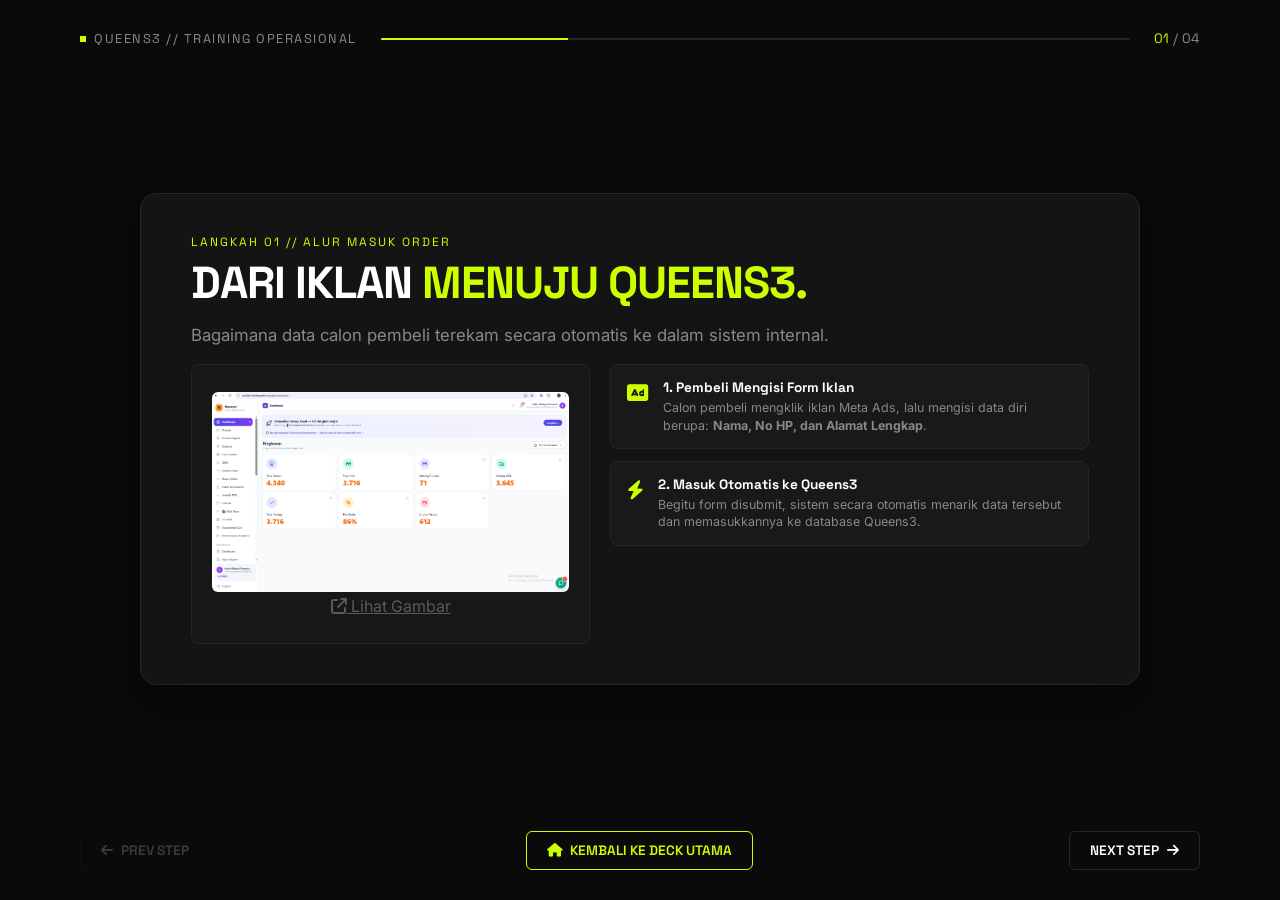
==== queens3.html @ 3893308b "first commit" ====
<!DOCTYPE html>
<html lang="id">
<head>
    <meta charset="UTF-8">
    <meta name="viewport" content="width=device-width, initial-scale=1.0">
    <title>Queens3 Training | CV Ratakan</title>
    <link href="https://fonts.googleapis.com/css2?family=Inter:wght@400;500;700&family=Space+Grotesk:wght@600;700&display=swap" rel="stylesheet">
    <link rel="stylesheet" href="https://cdnjs.cloudflare.com/ajax/libs/font-awesome/6.4.0/css/all.min.css">
    <link rel="stylesheet" href="style.css">
    <link rel="stylesheet" href="queens3.css">
</head>
<body>

    <main class="presentation-container">
        <!-- HEADER -->
        <header class="slide-header">
            <div class="brand-tag">
                <span class="square-dot"></span> QUEENS3 // TRAINING OPERASIONAL
            </div>
            <div class="progress-container">
                <div class="progress-bar" id="qProgressBar"></div>
            </div>
            <div class="slide-counter">
                <span id="qCurrentNum">01</span> / <span id="qTotalNum">04</span>
            </div>
        </header>

        <!-- SLIDES WRAPPER -->
        <section class="slides-wrapper" id="queensSlidesWrapper">

            <div class="slide active" data-qslide="1">
                <div class="slide-content-box" style="max-width: 1000px; width: 100%;">
                    <div style="margin-bottom: 15px;">
                        <span class="slide-number-tag">LANGKAH 01 // ALUR MASUK ORDER</span>
                        <h2 class="slide-title">DARI IKLAN <span class="neon-text">MENUJU QUEENS3.</span></h2>
                        <p class="slide-subtitle" style="margin-bottom: 0;">Bagaimana data calon pembeli terekam secara otomatis ke dalam sistem internal.</p>
                    </div>

                    <div class="queens-grid">
                        <!-- BAGIAN GAMBAR YANG DIPERBAIKI -->
                        <div class="image-container-box">
                            <a href="img1.png" target="_blank" class="queens-link-wrapper" title="Klik untuk memperbesar gambar">
                                <img src="img1.png" alt="Alur Masuk Order" class="queens-screenshot">
                                <span class="click-overlay-badge"><i class="fa-solid fa-arrow-up-right-from-square"></i> Lihat Gambar</span>
                            </a>
                        </div>

                        <div class="queens-info-col">
                            <div class="q-info-item">
                                <div class="q-icon"><i class="fa-solid fa-rectangle-ad"></i></div>
                                <div>
                                    <h4>1. Pembeli Mengisi Form Iklan</h4>
                                    <p>Calon pembeli mengklik iklan Meta Ads, lalu mengisi data diri berupa: <strong>Nama, No HP, dan Alamat Lengkap</strong>.</p>
                                </div>
                            </div>
                            <div class="q-info-item">
                                <div class="q-icon"><i class="fa-solid fa-bolt"></i></div>
                                <div>
                                    <h4>2. Masuk Otomatis ke Queens3</h4>
                                    <p>Begitu form disubmit, sistem secara otomatis menarik data tersebut dan memasukkannya ke database Queens3.</p>
                                </div>
                            </div>
                        </div>
                    </div>
                </div>
            </div>
            <!-- SLIDE 2 -->
            <div class="slide" data-qslide="2">
                <div class="slide-content-box" style="max-width: 1000px; width: 100%;">
                    <div style="margin-bottom: 15px;">
                        <span class="slide-number-tag">LANGKAH 02 // CEK DASHBOARD & FILTER</span>
                        <h2 class="slide-title">FILTER ORDER <span class="neon-text">BERSTATUS BARU.</span></h2>
                        <p class="slide-subtitle" style="margin-bottom: 0;">Tugas pertama CS: mengecek daftar orderan masuk secara teliti.</p>
                    </div>

                    <div class="queens-grid">
                        <div class="image-container-box">
                            <div class="placeholder-content">
                                <i class="fa-solid fa-image"></i>
                                <span>[ SCREENSHOT DASHBOARD & FILTER TAG ]</span>
                                <p>Ganti dengan screenshot tampilan list order.</p>
                            </div>
                        </div>

                        <div class="queens-info-col">
                            <div class="q-info-item">
                                <div class="q-icon"><i class="fa-solid fa-list-check"></i></div>
                                <div>
                                    <h4>Cek Satu-Satu untuk Konfirmasi</h4>
                                    <p>Masuk ke dashboard Queens3. Di sana akan tersaji list seluruh orderan yang masuk.</p>
                                </div>
                            </div>
                            <div class="q-info-item">
                                <div class="q-icon"><i class="fa-solid fa-filter"></i></div>
                                <div>
                                    <h4>Gunakan Filter Tag (Baru)</h4>
                                    <p>Cek orderan yang memiliki tag <strong>(Baru)</strong> atau gunakan fitur filter agar hanya orderan berstatus baru saja yang muncul.</p>
                                </div>
                            </div>
                        </div>
                    </div>
                </div>
            </div>

            <!-- SLIDE 3 -->
            <div class="slide" data-qslide="3">
                <div class="slide-content-box" style="max-width: 1000px; width: 100%;">
                    <div style="margin-bottom: 15px;">
                        <span class="slide-number-tag">LANGKAH 03 // EKSEKUSI WHATSAPP</span>
                        <h2 class="slide-title">TEMPLATE CHAT <span class="neon-text">OTOMATIS.</span></h2>
                        <p class="slide-subtitle" style="margin-bottom: 0;">Menghubungi pembeli untuk memastikan kevalidan pesanan.</p>
                    </div>

                    <div class="queens-grid">
                        <div class="image-container-box">
                            <div class="placeholder-content">
                                <i class="fa-solid fa-image"></i>
                                <span>[ SCREENSHOT ICON WA DI QUEENS3 ]</span>
                                <p>Ganti dengan screenshot tombol WhatsApp di sistem.</p>
                            </div>
                        </div>

                        <div class="queens-info-col">
                            <div class="q-info-item">
                                <div class="q-icon"><i class="fa-brands fa-whatsapp"></i></div>
                                <div>
                                    <h4>Klik Icon WhatsApp</h4>
                                    <p>Pada list orderan baru, klik icon WhatsApp yang tersedia di samping data pembeli.</p>
                                </div>
                            </div>
                            <div class="q-info-item">
                                <div class="q-icon"><i class="fa-solid fa-comment-dots"></i></div>
                                <div>
                                    <h4>Kirim Template Konfirmasi</h4>
                                    <p>Sistem akan otomatis membuka WhatsApp dan membawakan <strong>template chat konfirmasi</strong> pesanan.</p>
                                </div>
                            </div>
                        </div>
                    </div>
                </div>
            </div>

            <!-- SLIDE 4 -->
            <div class="slide" data-qslide="4">
                <div class="slide-content-box" style="max-width: 1000px; width: 100%;">
                    <div style="margin-bottom: 15px;">
                        <span class="slide-number-tag">LANGKAH 04 // MITIGASI RETUR & BUKTI</span>
                        <h2 class="slide-title">SCREENSHOT & <span class="neon-text">UPLOAD BUKTI.</span></h2>
                        <p class="slide-subtitle" style="margin-bottom: 0;">Benteng perlindungan operasional untuk menekan angka komplain palsu.</p>
                    </div>

                    <div class="queens-grid">
                        <div class="image-container-box">
                            <div class="placeholder-content">
                                <i class="fa-solid fa-image"></i>
                                <span>[ SCREENSHOT FITUR UPLOAD BUKTI CHAT ]</span>
                                <p>Ganti dengan gambar tombol upload di dashboard.</p>
                            </div>
                        </div>

                        <div class="queens-info-col">
                            <div class="q-info-item">
                                <div class="q-icon"><i class="fa-solid fa-camera-retro"></i></div>
                                <div>
                                    <h4>Konfirmasi & Screenshot</h4>
                                    <p>Jika pembeli sudah mengonfirmasi setuju, segera <strong>screenshot</strong> layar chat tersebut sebagai bukti sah.</p>
                                </div>
                            </div>
                            <div class="q-info-item">
                                <div class="q-icon"><i class="fa-solid fa-cloud-arrow-up"></i></div>
                                <div>
                                    <h4>Upload ke Queens3</h4>
                                    <p>Upload screenshot ke Queens3 sebagai bukti otentik jika sewaktu-waktu buyer membantah pernah order.</p>
                                </div>
                            </div>
                        </div>
                    </div>
                </div>
            </div>

        </section>

        <!-- FOOTER NAVIGATION -->
        <footer class="slide-footer">
            <button class="nav-btn" id="qPrevBtn" disabled>
                <i class="fa-solid fa-arrow-left"></i> Prev Step
            </button>
            <a href="index.html" class="nav-btn" style="text-decoration: none; border-color: var(--neon-yellow); color: var(--neon-yellow);">
                <i class="fa-solid fa-house"></i> Kembali ke Deck Utama
            </a>
            <button class="nav-btn" id="qNextBtn">
                Next Step <i class="fa-solid fa-arrow-right"></i>
            </button>
        </footer>
    </main>

    <script src="script.js"></script>
</body>
</html>
---- style.css ----
/* CSS RESET & VARIABLES */
* { margin: 0; padding: 0; box-sizing: border-box; }
:root {
    --bg-color: #0A0A0A;          
    --card-bg: #141414;           
    --border-color: #262626;      
    --neon-yellow: #CCFF00;       
    --text-main: #FFFFFF;         
    --text-muted: #888888;        
    --font-heading: 'Space Grotesk', sans-serif;
    --font-body: 'Inter', sans-serif;
}
body { background-color: var(--bg-color); color: var(--text-main); font-family: var(--font-body); height: 100vh; overflow: hidden; position: relative; }
.presentation-container { max-width: 1200px; height: 100vh; margin: 0 auto; display: flex; flex-direction: column; justify-content: space-between; padding: 30px 40px; }
.slide-header { display: flex; align-items: center; justify-content: space-between; gap: 24px; }
.brand-tag { font-family: var(--font-heading); font-size: 0.8rem; letter-spacing: 1.5px; color: var(--text-muted); display: flex; align-items: center; gap: 8px; text-transform: uppercase; }
.square-dot { width: 6px; height: 6px; background-color: var(--neon-yellow); }
.progress-container { flex: 1; height: 2px; background: var(--border-color); border-radius: 2px; overflow: hidden; }
.progress-bar { width: 0%; height: 100%; background: var(--neon-yellow); transition: width 0.4s cubic-bezier(0.16, 1, 0.3, 1); }
.slide-counter { font-family: var(--font-heading); font-size: 0.85rem; color: var(--text-muted); }
.slide-counter span:first-child { color: var(--neon-yellow); }
.slides-wrapper { position: relative; flex: 1; display: flex; align-items: center; justify-content: center; overflow: hidden; }
.slide { position: absolute; width: 100%; height: 100%; display: flex; align-items: center; justify-content: center; opacity: 0; transform: translateY(15px); pointer-events: none; transition: all 0.4s cubic-bezier(0.16, 1, 0.3, 1); }
.slide.active { opacity: 1; transform: translateY(0); pointer-events: all; }
.slide-content-box { width: 100%; max-width: 850px; padding: 40px 50px; background: var(--card-bg); border: 1px solid var(--border-color); border-radius: 16px; box-shadow: 0 20px 40px rgba(0, 0, 0, 0.5); max-height: 85vh; overflow-y: auto; }
.badge-pill { display: inline-block; padding: 6px 14px; background: rgba(204, 255, 0, 0.08); border: 1px solid rgba(204, 255, 0, 0.2); border-radius: 4px; color: var(--neon-yellow); font-size: 0.75rem; font-weight: 700; margin-bottom: 24px; letter-spacing: 1px; text-transform: uppercase; }
.main-title, .slide-title { font-family: var(--font-heading); font-size: 2.8rem; font-weight: 700; line-height: 1.1; margin-bottom: 15px; letter-spacing: -1px; }
.neon-text { color: var(--neon-yellow); }
.slide-subtitle { font-size: 1.05rem; color: var(--text-muted); margin-bottom: 25px; line-height: 1.6; max-width: 700px; }
.slide-number-tag { font-family: var(--font-heading); font-size: 0.75rem; color: var(--neon-yellow); letter-spacing: 2px; display: block; margin-bottom: 8px; text-transform: uppercase; }
.interactive-box { display: flex; flex-direction: column; align-items: flex-start; gap: 12px; }
.yellow-btn { background: var(--neon-yellow); color: #000000; font-family: var(--font-heading); font-weight: 700; font-size: 0.9rem; padding: 14px 28px; border: none; border-radius: 6px; cursor: pointer; display: inline-flex; align-items: center; gap: 10px; transition: all 0.2s ease; text-transform: uppercase; }
.yellow-btn:hover { background: #b3e600; transform: translateY(-2px); }
.hint-text { font-size: 0.8rem; color: var(--text-muted); font-family: monospace; }
.slide-footer { display: flex; align-items: center; justify-content: space-between; }
.nav-btn { background: transparent; border: 1px solid var(--border-color); color: var(--text-main); padding: 10px 20px; border-radius: 6px; cursor: pointer; font-family: var(--font-heading); font-size: 0.85rem; font-weight: 600; display: inline-flex; align-items: center; gap: 8px; transition: all 0.2s ease; text-transform: uppercase; }
.nav-btn:hover:not(:disabled) { border-color: var(--neon-yellow); color: var(--neon-yellow); }
.nav-btn:disabled { opacity: 0.2; cursor: not-allowed; }
.nav-hint { font-size: 0.8rem; color: var(--text-muted); }
.grid-profile { display: grid; grid-template-columns: repeat(2, 1fr); gap: 12px; text-align: left; }
.profile-card { background: rgba(255, 255, 255, 0.02); border: 1px solid var(--border-color); padding: 16px; border-radius: 8px; transition: all 0.2s ease; }
.profile-card.full-width { grid-column: span 2; }
.profile-heading { font-family: var(--font-heading); font-size: 0.9rem; color: var(--neon-yellow); margin-bottom: 6px; text-transform: uppercase; display: flex; justify-content: space-between; align-items: center; }
.profile-text { font-size: 0.85rem; color: var(--text-muted); line-height: 1.4; }
.clickable-card, .interactive-node, .interactive-dist, .interactive-wa { cursor: pointer; }
.clickable-card:hover, .interactive-dist:hover, .wa-card:hover { border-color: var(--neon-yellow); background: rgba(204, 255, 0, 0.03); transform: translateY(-2px); }
.detail-modal { position: absolute; top: 0; left: 0; width: 100%; height: 100%; background: rgba(0, 0, 0, 0.85); backdrop-filter: blur(10px); display: flex; align-items: center; justify-content: center; opacity: 0; pointer-events: none; transition: opacity 0.3s ease; z-index: 100; }
.detail-modal.active { opacity: 1; pointer-events: all; }
.modal-content { background: var(--card-bg); border: 1px solid var(--neon-yellow); padding: 35px; border-radius: 12px; max-width: 600px; width: 90%; position: relative; box-shadow: 0 20px 50px rgba(0, 0, 0, 0.8); text-align: left; transform: scale(0.95); transition: transform 0.3s ease; }
.detail-modal.active .modal-content { transform: scale(1); }
.close-modal-btn { position: absolute; top: 20px; right: 20px; background: transparent; border: 1px solid var(--border-color); color: var(--text-main); width: 32px; height: 32px; border-radius: 6px; cursor: pointer; display: flex; align-items: center; justify-content: center; transition: all 0.2s ease; }
.close-modal-btn:hover { border-color: var(--neon-yellow); color: var(--neon-yellow); }
.modal-tag { font-family: var(--font-heading); font-size: 0.75rem; color: var(--neon-yellow); letter-spacing: 1.5px; text-transform: uppercase; display: block; margin-bottom: 8px; }
.modal-title { font-family: var(--font-heading); font-size: 1.6rem; color: var(--text-main); margin-bottom: 15px; }
.modal-desc { font-size: 0.95rem; color: var(--text-muted); line-height: 1.6; }
.cs-structure-box { background: rgba(255, 255, 255, 0.02); border: 1px solid var(--border-color); padding: 16px; border-radius: 8px; display: flex; flex-direction: column; align-items: center; gap: 10px; margin-bottom: 15px; }
.leader-badge { background: var(--neon-yellow); color: #000; font-family: var(--font-heading); font-weight: 700; font-size: 0.8rem; padding: 8px 20px; border-radius: 6px; text-transform: uppercase; cursor: pointer; }
.structure-line { width: 2px; height: 12px; background: var(--border-color); }
.freelance-group { display: flex; gap: 10px; width: 100%; justify-content: center; flex-wrap: wrap; }
.member-badge { background: rgba(255, 255, 255, 0.05); border: 1px solid var(--border-color); color: var(--text-main); font-family: var(--font-heading); font-weight: 600; font-size: 0.8rem; padding: 6px 16px; border-radius: 6px; cursor: pointer; }
.crud-controls { display: flex; align-items: center; justify-content: center; gap: 8px; margin-top: 10px; padding-top: 10px; border-top: 1px dashed var(--border-color); width: 100%; }
.crud-label { font-size: 0.7rem; color: var(--text-muted); font-family: var(--font-heading); text-transform: uppercase; }
.crud-btn { background: rgba(255, 255, 255, 0.05); border: 1px solid var(--border-color); color: var(--text-main); padding: 4px 10px; border-radius: 4px; font-size: 0.7rem; font-family: var(--font-heading); font-weight: 600; cursor: pointer; }
.crud-btn.highlight-crud { background: rgba(204, 255, 0, 0.1); border-color: rgba(204, 255, 0, 0.3); color: var(--neon-yellow); }
.wa-requirement-box { background: rgba(204, 255, 0, 0.02); border: 1px solid rgba(204, 255, 0, 0.15); padding: 16px; border-radius: 8px; display: flex; align-items: center; gap: 15px; text-align: left; }
.wa-icon { font-size: 2rem; color: var(--neon-yellow); flex-shrink: 0; }
.total-chat-banner { background: rgba(255, 255, 255, 0.02); border: 1px solid var(--border-color); padding: 12px 16px; border-radius: 8px; text-align: center; margin-bottom: 15px; }
.chat-label-sm { font-size: 0.7rem; color: var(--text-muted); text-transform: uppercase; font-family: var(--font-heading); }
.chat-number-lg { font-family: var(--font-heading); font-size: 1.3rem; font-weight: 700; color: var(--neon-yellow); }
.grid-chat-distribution { display: grid; grid-template-columns: repeat(3, 1fr); gap: 12px; margin-bottom: 15px; text-align: left; }
.dist-card { background: rgba(255, 255, 255, 0.02); border: 1px solid var(--border-color); padding: 16px; border-radius: 8px; display: flex; flex-direction: column; gap: 4px; }
.dist-card.highlight { border-color: rgba(204, 255, 0, 0.4); background: rgba(204, 255, 0, 0.02); }
.dist-role { font-size: 0.7rem; color: var(--text-muted); font-family: var(--font-heading); text-transform: uppercase; display: flex; justify-content: space-between; }
.dist-val { font-family: var(--font-heading); font-size: 1.2rem; font-weight: 700; color: var(--text-main); }
.dist-card.highlight .dist-val { color: var(--neon-yellow); }
.dist-desc { font-size: 0.75rem; color: var(--text-muted); }
.trigger-box { background: rgba(255, 255, 255, 0.02); border-left: 3px solid var(--neon-yellow); padding: 10px 14px; border-radius: 0 6px 6px 0; font-size: 0.8rem; color: var(--text-muted); display: flex; align-items: center; gap: 10px; text-align: left; }
.trigger-box i { color: var(--neon-yellow); }
.wa-cards-grid { display: grid; grid-template-columns: repeat(3, 1fr); gap: 12px; margin-bottom: 15px; text-align: left; }
.wa-card { background: rgba(255, 255, 255, 0.02); border: 1px solid var(--border-color); padding: 16px; border-radius: 8px; display: flex; flex-direction: column; gap: 6px; }
.wa-card-header { display: flex; align-items: center; gap: 6px; font-family: var(--font-heading); font-size: 0.7rem; color: var(--neon-yellow); text-transform: uppercase; }
.wa-card h3 { font-family: var(--font-heading); font-size: 0.85rem; font-weight: 700; }
.wa-card p { font-size: 0.75rem; color: var(--text-muted); }
.incentive-table-container { background: rgba(255, 255, 255, 0.02); border: 1px solid var(--border-color); border-radius: 8px; overflow: hidden; margin-bottom: 15px; }
.incentive-header-row { display: flex; justify-content: space-between; padding: 12px 20px; background: rgba(255, 255, 255, 0.04); border-bottom: 1px solid var(--border-color); font-family: var(--font-heading); font-size: 0.75rem; color: var(--text-muted); }
.incentive-row { display: flex; justify-content: space-between; padding: 10px 16px; border-bottom: 1px solid var(--border-color); align-items: center; font-size: 0.82rem; }
.incentive-row.highlight-tier { background: rgba(204, 255, 0, 0.03); border-left: 3px solid var(--neon-yellow); }
.tier-range { font-family: var(--font-heading); font-size: 0.9rem; font-weight: 700; }
.incentive-row.highlight-tier .tier-range, .tier-reward { color: var(--neon-yellow); font-family: var(--font-heading); font-weight: 700; }
.tier-total { font-family: var(--font-heading); font-weight: 700; }
.calc-grid { display: grid; grid-template-columns: repeat(2, 1fr); gap: 12px; margin-bottom: 12px; text-align: left; }
.calc-card { background: rgba(255, 255, 255, 0.02); border: 1px solid var(--border-color); padding: 16px; border-radius: 8px; display: flex; flex-direction: column; gap: 8px; }
.calc-card.highlight-card { border-color: rgba(204, 255, 0, 0.4); background: rgba(204, 255, 0, 0.02); }
.calc-tier-badge { font-family: var(--font-heading); font-size: 0.7rem; color: var(--text-muted); text-transform: uppercase; }
.calc-flow-text { display: flex; align-items: center; gap: 8px; font-family: var(--font-heading); font-size: 0.85rem; }
.calc-success-num { color: var(--neon-yellow); font-weight: 700; }
.calc-math-box { background: rgba(255, 255, 255, 0.03); border: 1px solid var(--border-color); padding: 10px; border-radius: 6px; font-size: 0.78rem; color: var(--text-muted); display: flex; flex-direction: column; gap: 2px; }
.calc-result { font-family: var(--font-heading); font-size: 0.85rem; font-weight: 700; }
.calc-card.highlight-card .calc-result { color: var(--neon-yellow); }
.principles-grid { display: grid; grid-template-columns: repeat(2, 1fr); gap: 12px; text-align: left; }
.principle-card { background: rgba(255, 255, 255, 0.02); border: 1px solid var(--border-color); padding: 16px; border-radius: 8px; display: flex; align-items: flex-start; gap: 14px; }
.principle-card.full-span { grid-column: span 2; background: rgba(204, 255, 0, 0.02); border-color: rgba(204, 255, 0, 0.3); }
.p-num { font-family: var(--font-heading); font-size: 1.1rem; font-weight: 700; color: var(--neon-yellow); }
.p-content h3 { font-family: var(--font-heading); font-size: 0.85srem; font-weight: 700; margin-bottom: 4px; }
.principle-card.full-span .p-content h3 { color: var(--neon-yellow); }
.p-content p { font-size: 0.8rem; color: var(--text-muted); line-height: 1.4; }
.flow-container { display: flex; flex-direction: column; align-items: center; gap: 12px; }
.flow-step { background: rgba(255, 255, 255, 0.02); border: 1px solid var(--border-color); padding: 12px 24px; border-radius: 6px; font-family: var(--font-heading); font-size: 0.85rem; display: flex; align-items: center; gap: 10px; }
.flow-step.start-node { border-color: var(--neon-yellow); color: var(--neon-yellow); }
.flow-arrow { color: var(--text-muted); font-size: 0.9rem; }
.flow-question-box { background: rgba(255, 255, 255, 0.02); border: 1px solid var(--border-color); padding: 16px; border-radius: 8px; width: 100%; text-align: center; }
.flow-q-title { font-family: var(--font-heading); font-size: 0.9rem; color: var(--neon-yellow); display: block; margin-bottom: 12px; }
.flow-branch-container { display: grid; grid-template-columns: repeat(2, 1fr); gap: 12px; }
.branch-card { background: rgba(255, 255, 255, 0.03); border: 1px solid var(--border-color); padding: 12px; border-radius: 6px; text-align: left; }
.branch-card.yes-branch { border-color: rgba(0, 255, 136, 0.3); }
.branch-card.no-branch { border-color: rgba(255, 77, 77, 0.3); }
.branch-tag { font-family: var(--font-heading); font-size: 0.75rem; font-weight: 700; margin-bottom: 4px; }
.yes-branch .branch-tag { color: #00FF88; }
.no-branch .branch-tag { color: #FF4D4D; }
.branch-text { font-size: 0.78rem; color: var(--text-muted); }
.closing-quote-box { background: rgba(255, 255, 255, 0.02); border: 1px solid var(--border-color); border-left: 3px solid var(--neon-yellow); padding: 20px; border-radius: 0 8px 8px 0; margin-bottom: 20px; text-align: left; }
.closing-text { font-size: 0.95rem; line-height: 1.6; }
.closing-text strong { color: var(--neon-yellow); }
.closing-mindset { display: flex; flex-direction: column; gap: 15px; text-align: center; }
.closing-mindset p { font-size: 0.9rem; color: var(--text-muted); }
.final-motto { background: rgba(204, 255, 0, 0.04); border: 1px solid rgba(204, 255, 0, 0.2); padding: 12px; border-radius: 6px; font-family: var(--font-heading); font-size: 0.85rem; font-weight: 700; color: var(--neon-yellow); display: flex; align-items: center; justify-content: center; gap: 10px; }
.practical-intro-grid { display: grid; grid-template-columns: repeat(2, 1fr); gap: 15px; margin-top: 25px; text-align: left; }
.p-intro-card { background: rgba(255, 255, 255, 0.02); border: 1px solid var(--border-color); padding: 20px; border-radius: 8px; display: flex; flex-direction: column; gap: 8px; cursor: pointer; transition: all 0.2s ease; }
.p-intro-card:hover { border-color: rgba(204, 255, 0, 0.4); background: rgba(204, 255, 0, 0.02); }
.p-intro-card i { font-size: 1.5rem; color: var(--neon-yellow); margin-bottom: 4px; }
.p-intro-card h3 { font-family: var(--font-heading); font-size: 0.95rem; }
.p-intro-card p { font-size: 0.82rem; color: var(--text-muted); line-height: 1.4; }
---- queens3.css ----
/* QUEENS3 TRAINING SPECIFIC STYLING */
.queens-grid {
    display: grid;
    grid-template-columns: 1fr 1.2fr;
    gap: 20px;
    align-items: stretch;
}

.image-container-box {
    background: rgba(255, 255, 255, 0.01);
    border: 1px solid var(--border-color);
    border-radius: 8px;
    display: flex;
    align-items: center;
    justify-content: center;
    padding: 20px;
    text-align: center;
    min-height: 280px;
}

.placeholder-content {
    display: flex;
    flex-direction: column;
    align-items: center;
    gap: 10px;
}

.placeholder-content i {
    font-size: 2.2rem;
    color: var(--text-muted);
}

.placeholder-content span {
    font-family: var(--font-heading);
    font-size: 0.8rem;
    color: var(--neon-yellow);
    letter-spacing: 0.5px;
}

.placeholder-content p {
    font-size: 0.72rem;
    color: var(--text-muted);
    max-width: 220px;
}

.queens-info-col {
    display: flex;
    flex-direction: column;
    gap: 12px;
}

.q-info-item {
    background: rgba(255, 255, 255, 0.02);
    border: 1px solid var(--border-color);
    padding: 14px 16px;
    border-radius: 8px;
    display: flex;
    align-items: flex-start;
    gap: 14px;
    text-align: left;
}

.q-icon {
    font-size: 1.2rem;
    color: var(--neon-yellow);
    margin-top: 2px;
    flex-shrink: 0;
}

.q-info-item h4 {
    font-family: var(--font-heading);
    font-size: 0.85rem;
    color: var(--text-main);
    margin-bottom: 3px;
}

.q-info-item p {
    font-size: 0.78rem;
    color: var(--text-muted);
    line-height: 1.4;
}

.queens-screenshot {
    width: 100%;
    height: 100%;
    object-fit: cover;
    border-radius: 6px;
}

.queens-link-wrapper {
    color: rgb(90, 90, 90);
}
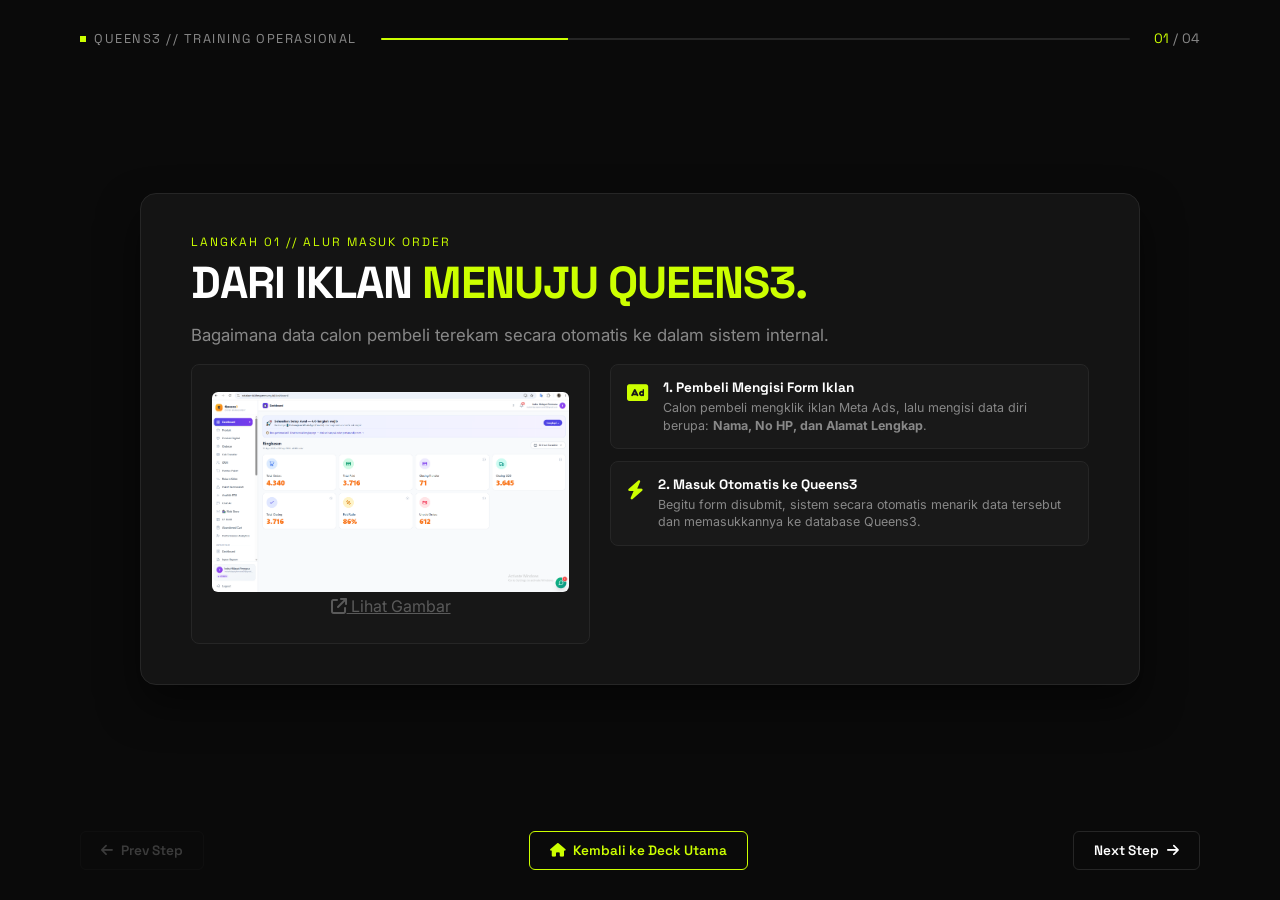
==== commit bf6e3b98: "Update project" ====
--- a/queens3.html
+++ b/queens3.html
@@ -77,8 +77,10 @@
                         <div class="image-container-box">
                             <div class="placeholder-content">
                                 <i class="fa-solid fa-image"></i>
-                                <span>[ SCREENSHOT DASHBOARD & FILTER TAG ]</span>
-                                <p>Ganti dengan screenshot tampilan list order.</p>
+                                <a href="gg1.png" target="_blank" class="queens-link-wrapper" title="Klik untuk memperbesar gambar">
+                                <img src="gg1.png" alt="Alur Masuk Order" class="queens-screenshot">
+                                <span class="click-overlay-badge"><i class="fa-solid fa-arrow-up-right-from-square"></i> Lihat Gambar</span>
+                            </a>
                             </div>
                         </div>
 
@@ -115,8 +117,10 @@
                         <div class="image-container-box">
                             <div class="placeholder-content">
                                 <i class="fa-solid fa-image"></i>
-                                <span>[ SCREENSHOT ICON WA DI QUEENS3 ]</span>
-                                <p>Ganti dengan screenshot tombol WhatsApp di sistem.</p>
+                                <a href="gg3.png" target="_blank" class="queens-link-wrapper" title="Klik untuk memperbesar gambar">
+                                <img src="gg3.png" alt="Alur Masuk Order" class="queens-screenshot">
+                                <span class="click-overlay-badge"><i class="fa-solid fa-arrow-up-right-from-square"></i> Lihat Gambar</span>
+                            </a>
                             </div>
                         </div>
 
@@ -153,8 +157,10 @@
                         <div class="image-container-box">
                             <div class="placeholder-content">
                                 <i class="fa-solid fa-image"></i>
-                                <span>[ SCREENSHOT FITUR UPLOAD BUKTI CHAT ]</span>
-                                <p>Ganti dengan gambar tombol upload di dashboard.</p>
+                                <a href="gg2.png" target="_blank" class="queens-link-wrapper" title="Klik untuk memperbesar gambar">
+                                <img src="gg2.png" alt="Alur Masuk Order" class="queens-screenshot">
+                                <span class="click-overlay-badge"><i class="fa-solid fa-arrow-up-right-from-square"></i> Lihat Gambar</span>
+                            </a>
                             </div>
                         </div>
 
--- a/style.css
+++ b/style.css
@@ -1,12 +1,12 @@
 /* CSS RESET & VARIABLES */
 * { margin: 0; padding: 0; box-sizing: border-box; }
 :root {
-    --bg-color: #0A0A0A;          
-    --card-bg: #141414;           
-    --border-color: #262626;      
-    --neon-yellow: #CCFF00;       
-    --text-main: #FFFFFF;         
-    --text-muted: #888888;        
+    --bg-color: #0A0A0A;         
+    --card-bg: #141414;            
+    --border-color: #262626;       
+    --neon-yellow: #CCFF00;        
+    --text-main: #FFFFFF;          
+    --text-muted: #888888;         
     --font-heading: 'Space Grotesk', sans-serif;
     --font-body: 'Inter', sans-serif;
 }
@@ -33,7 +33,7 @@
 .yellow-btn:hover { background: #b3e600; transform: translateY(-2px); }
 .hint-text { font-size: 0.8rem; color: var(--text-muted); font-family: monospace; }
 .slide-footer { display: flex; align-items: center; justify-content: space-between; }
-.nav-btn { background: transparent; border: 1px solid var(--border-color); color: var(--text-main); padding: 10px 20px; border-radius: 6px; cursor: pointer; font-family: var(--font-heading); font-size: 0.85rem; font-weight: 600; display: inline-flex; align-items: center; gap: 8px; transition: all 0.2s ease; text-transform: uppercase; }
+.nav-btn { background: transparent; border: 1px solid var(--border-color); color: var(--text-main); padding: 10px 20px; border-radius: 6px; cursor: pointer; font-family: var(--font-heading); font-size: 0.85rem; font-weight: 600; display: inline-flex; align-items: center; gap: 8px; transition: all 0.2s ease; }
 .nav-btn:hover:not(:disabled) { border-color: var(--neon-yellow); color: var(--neon-yellow); }
 .nav-btn:disabled { opacity: 0.2; cursor: not-allowed; }
 .nav-hint { font-size: 0.8rem; color: var(--text-muted); }
@@ -101,7 +101,7 @@
 .principle-card { background: rgba(255, 255, 255, 0.02); border: 1px solid var(--border-color); padding: 16px; border-radius: 8px; display: flex; align-items: flex-start; gap: 14px; }
 .principle-card.full-span { grid-column: span 2; background: rgba(204, 255, 0, 0.02); border-color: rgba(204, 255, 0, 0.3); }
 .p-num { font-family: var(--font-heading); font-size: 1.1rem; font-weight: 700; color: var(--neon-yellow); }
-.p-content h3 { font-family: var(--font-heading); font-size: 0.85srem; font-weight: 700; margin-bottom: 4px; }
+.p-content h3 { font-family: var(--font-heading); font-size: 0.85rem; font-weight: 700; margin-bottom: 4px; }
 .principle-card.full-span .p-content h3 { color: var(--neon-yellow); }
 .p-content p { font-size: 0.8rem; color: var(--text-muted); line-height: 1.4; }
 .flow-container { display: flex; flex-direction: column; align-items: center; gap: 12px; }
@@ -129,4 +129,104 @@
 .p-intro-card:hover { border-color: rgba(204, 255, 0, 0.4); background: rgba(204, 255, 0, 0.02); }
 .p-intro-card i { font-size: 1.5rem; color: var(--neon-yellow); margin-bottom: 4px; }
 .p-intro-card h3 { font-family: var(--font-heading); font-size: 0.95rem; }
-.p-intro-card p { font-size: 0.82rem; color: var(--text-muted); line-height: 1.4; }+.p-intro-card p { font-size: 0.82rem; color: var(--text-muted); line-height: 1.4; }
+
+
+/* ==========================================================
+   RESPONSIVE DESIGN (MEDIA QUERIES UNTUK HP / TABLET)
+   ========================================================== */
+
+@media screen and (max-width: 900px) {
+    .presentation-container {
+        padding: 15px 20px;
+        height: 100vh;
+        height: 100dvh; /* Mengatasi dynamic viewport di mobile browser */
+    }
+
+    .slide-content-box {
+        padding: 24px 20px;
+        max-height: 82vh;
+        border-radius: 12px;
+    }
+
+    .main-title, .slide-title {
+        font-size: 1.8rem;
+        margin-bottom: 10px;
+    }
+
+    .slide-subtitle {
+        font-size: 0.9rem;
+        margin-bottom: 15px;
+    }
+
+    /* Ubah grid 2 kolom atau 3 kolom jadi 1 kolom (stack ke bawah) di HP */
+    .grid-profile,
+    .grid-chat-distribution,
+    .wa-cards-grid,
+    .calc-grid,
+    .principles-grid,
+    .flow-branch-container,
+    .practical-intro-grid {
+        grid-template-columns: 1fr !important;
+        gap: 10px;
+    }
+
+    .profile-card.full-width,
+    .principle-card.full-span {
+        grid-column: span 1 !important;
+    }
+
+    .brand-tag {
+        font-size: 0.65rem;
+    }
+
+    .slide-counter {
+        font-size: 0.75rem;
+    }
+
+    .nav-btn {
+        padding: 8px 14px;
+        font-size: 0.75rem;
+    }
+
+    .nav-hint {
+        display: none; /* Sembunyikan hint keyboard di HP karena pakai sentuhan layar */
+    }
+
+    .modal-content {
+        padding: 25px 20px;
+        width: 95%;
+    }
+
+    .modal-title {
+        font-size: 1.25rem;
+    }
+
+    .modal-desc {
+        font-size: 0.85rem;
+    }
+}
+
+/* Penyesuaian khusus layar HP yang sangat kecil (di bawah 480px) */
+@media screen and (max-width: 480px) {
+    .main-title, .slide-title {
+        font-size: 1.5rem;
+    }
+
+    .badge-pill {
+        margin-bottom: 14px;
+        padding: 4px 10px;
+        font-size: 0.65rem;
+    }
+
+    .yellow-btn {
+        padding: 12px 20px;
+        font-size: 0.8rem;
+        width: 100%;
+        justify-content: center;
+    }
+
+    .interactive-box {
+        width: 100%;
+    }
+}
